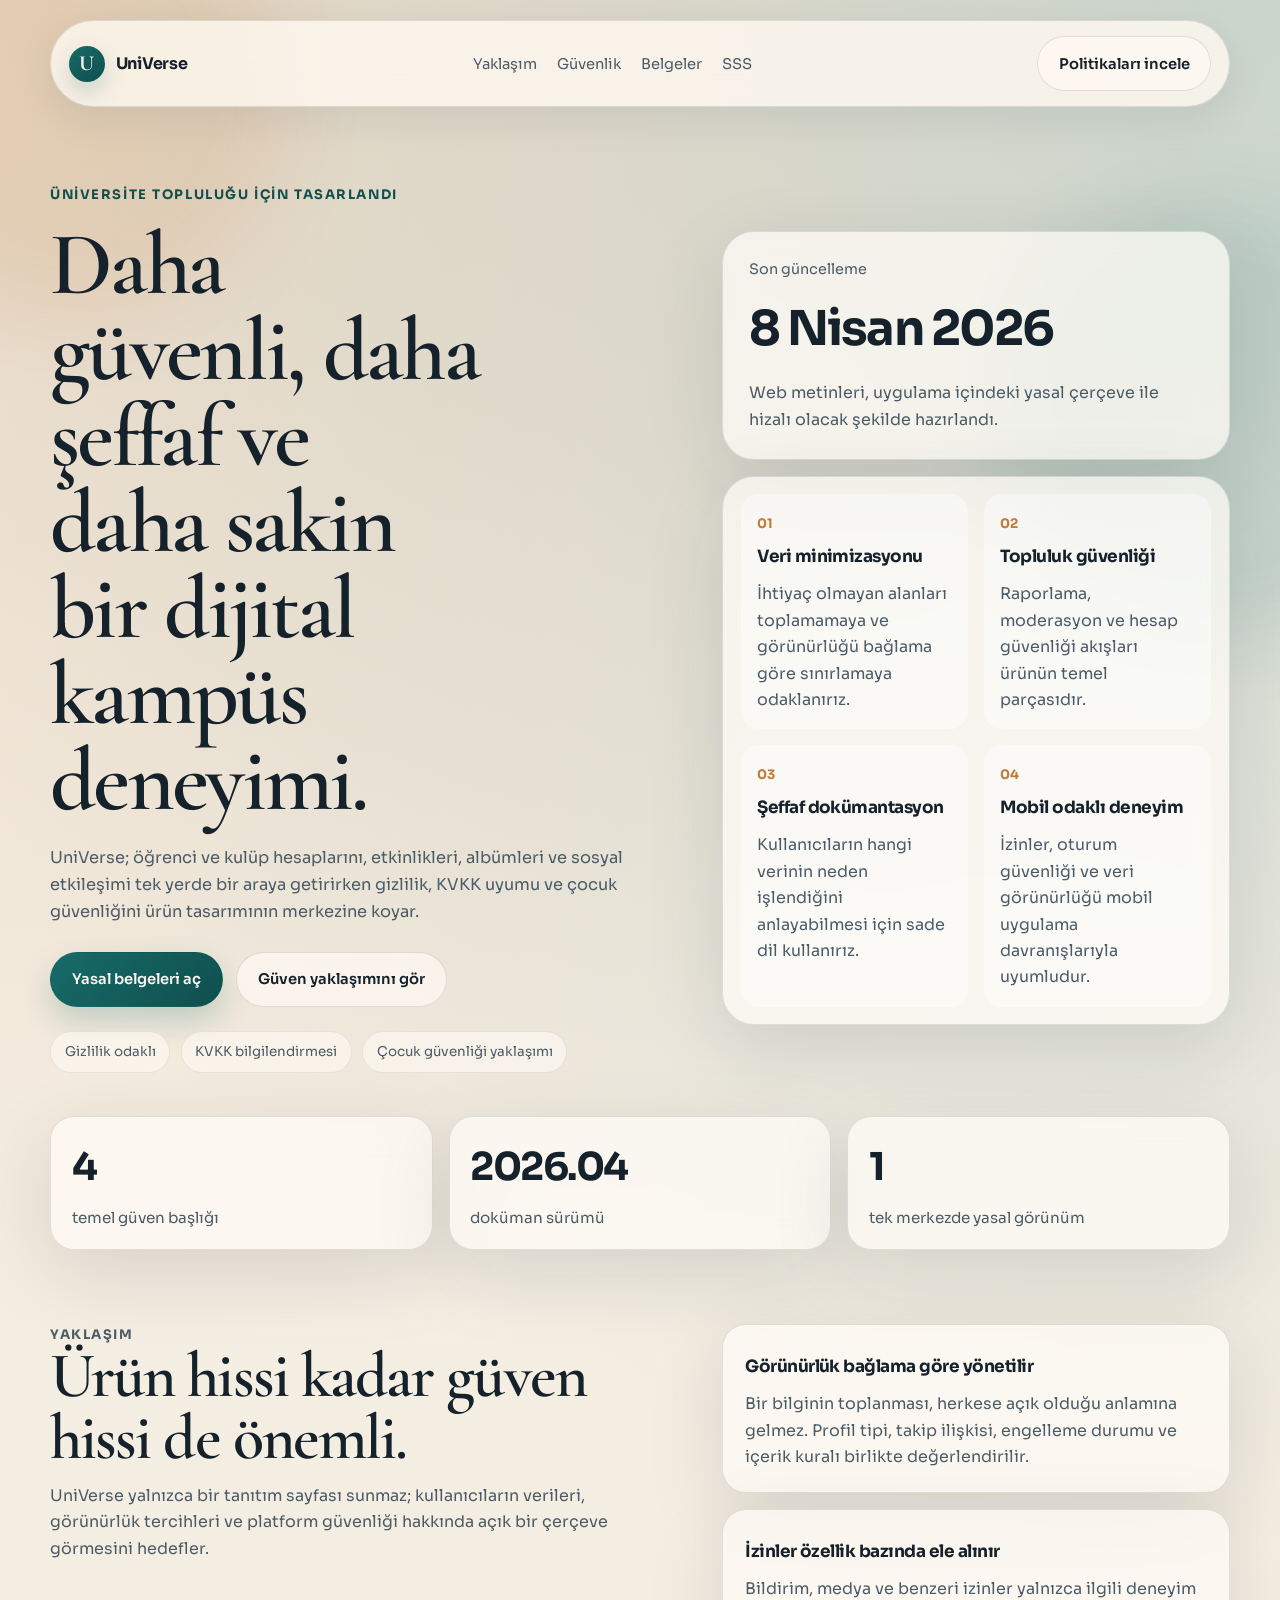
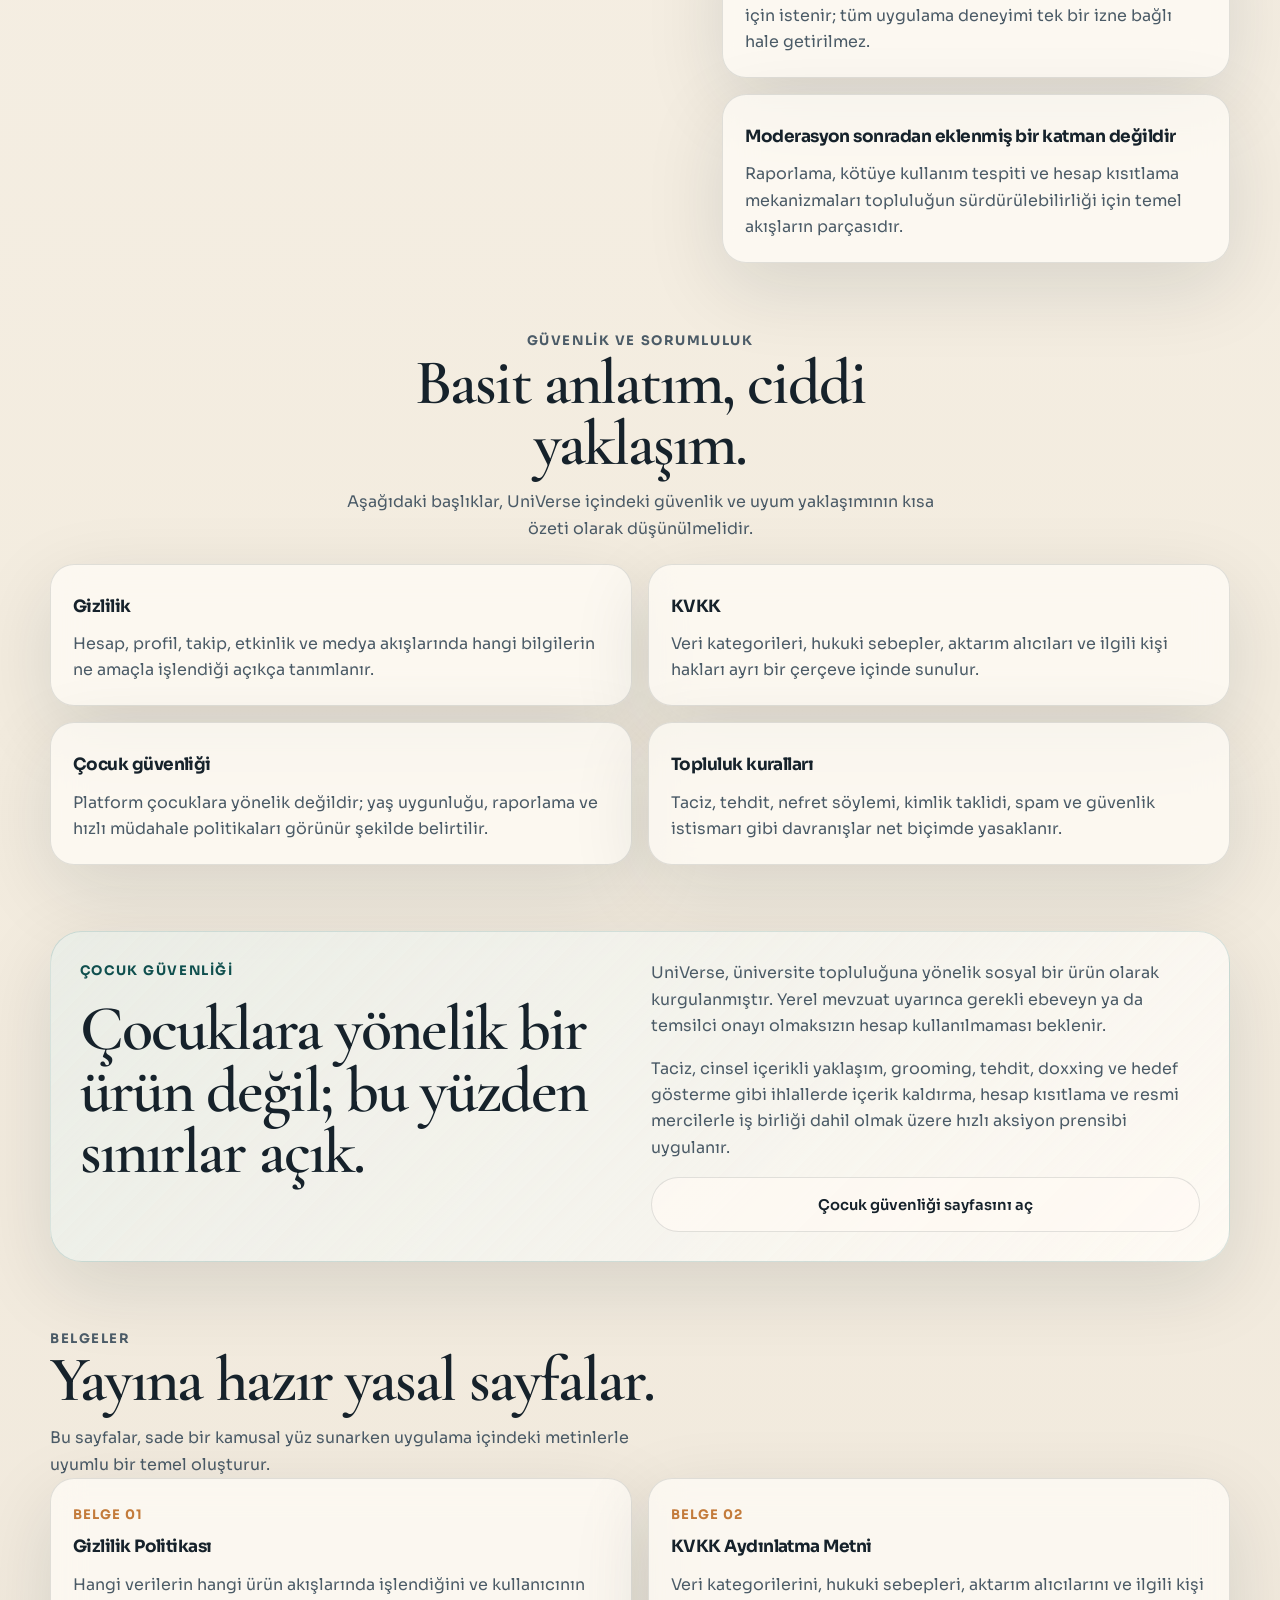
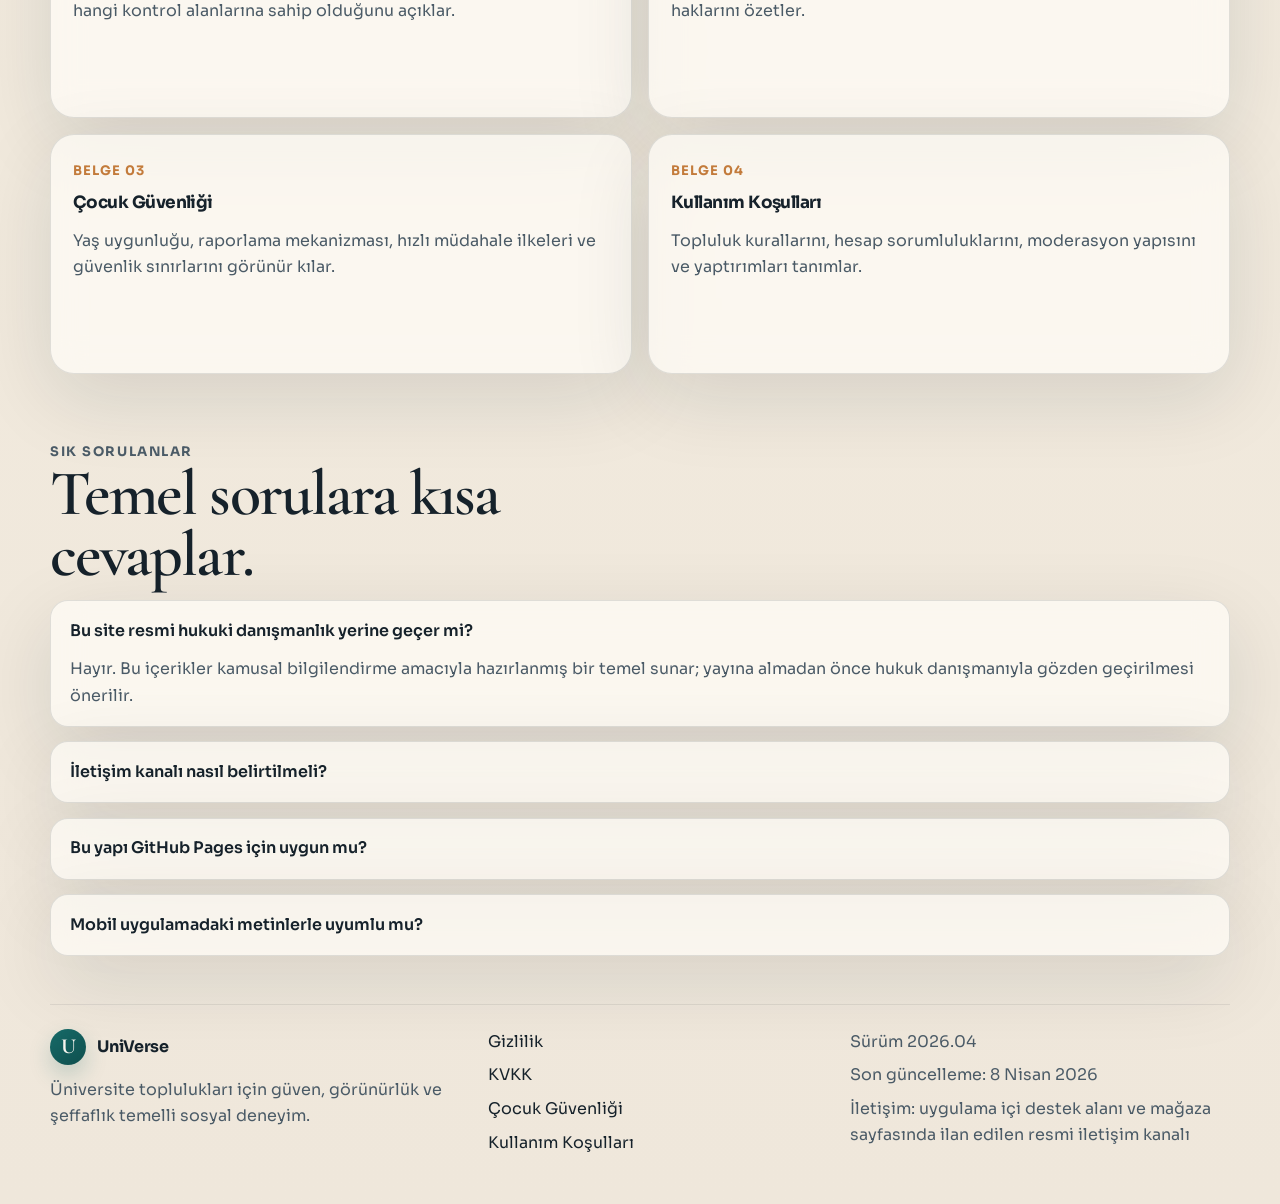
==== index.html @ 344d4cbc "Add files via upload" ====
<!DOCTYPE html>
<html lang="tr">
  <head>
    <meta charset="UTF-8" />
    <meta name="viewport" content="width=device-width, initial-scale=1.0" />
    <title>UniVerse | Güvenli ve Şeffaf Üniversite Topluluğu</title>
    <meta
      name="description"
      content="UniVerse için modern, sade ve güven odaklı tanıtım sitesi. Gizlilik, KVKK, çocuk güvenliği ve kullanım ilkeleri tek yerde."
    />
    <link rel="preconnect" href="https://fonts.googleapis.com" />
    <link rel="preconnect" href="https://fonts.gstatic.com" crossorigin />
    <link
      href="https://fonts.googleapis.com/css2?family=Cormorant+Garamond:wght@500;600;700&family=Sora:wght@400;500;600;700&display=swap"
      rel="stylesheet"
    />
    <link rel="stylesheet" href="styles.css" />
    <script defer src="main.js"></script>
  </head>
  <body class="page-home">
    <div class="background-glow background-glow-left"></div>
    <div class="background-glow background-glow-right"></div>
    <div class="site-shell">
      <header class="topbar">
        <a class="brand" href="index.html" aria-label="UniVerse ana sayfa">
          <span class="brand-mark">U</span>
          <span class="brand-text">UniVerse</span>
        </a>
        <nav class="nav" aria-label="Ana gezinme">
          <a href="#neden">Yaklaşım</a>
          <a href="#guven">Güvenlik</a>
          <a href="#belgeler">Belgeler</a>
          <a href="#sss">SSS</a>
        </nav>
        <a class="button button-ghost" href="#belgeler">Politikaları incele</a>
      </header>

      <main>
        <section class="hero grid-two">
          <div class="hero-copy" data-reveal>
            <p class="eyebrow">Üniversite topluluğu için tasarlandı</p>
            <h1>Daha güvenli, daha şeffaf ve daha sakin bir dijital kampüs deneyimi.</h1>
            <p class="lead">
              UniVerse; öğrenci ve kulüp hesaplarını, etkinlikleri, albümleri ve sosyal etkileşimi tek yerde bir
              araya getirirken gizlilik, KVKK uyumu ve çocuk güvenliğini ürün tasarımının merkezine koyar.
            </p>
            <div class="hero-actions">
              <a class="button" href="#belgeler">Yasal belgeleri aç</a>
              <a class="button button-secondary" href="#guven">Güven yaklaşımını gör</a>
            </div>
            <ul class="hero-tags" aria-label="Öne çıkan başlıklar">
              <li>Gizlilik odaklı</li>
              <li>KVKK bilgilendirmesi</li>
              <li>Çocuk güvenliği yaklaşımı</li>
            </ul>
          </div>

          <div class="hero-panel" data-reveal>
            <div class="glass-card signal-card">
              <p class="signal-label">Son güncelleme</p>
              <p class="signal-value">8 Nisan 2026</p>
              <p class="signal-copy">Web metinleri, uygulama içindeki yasal çerçeve ile hizalı olacak şekilde hazırlandı.</p>
            </div>
            <div class="glass-card mini-grid">
              <article>
                <span>01</span>
                <h2>Veri minimizasyonu</h2>
                <p>İhtiyaç olmayan alanları toplamamaya ve görünürlüğü bağlama göre sınırlamaya odaklanırız.</p>
              </article>
              <article>
                <span>02</span>
                <h2>Topluluk güvenliği</h2>
                <p>Raporlama, moderasyon ve hesap güvenliği akışları ürünün temel parçasıdır.</p>
              </article>
              <article>
                <span>03</span>
                <h2>Şeffaf dokümantasyon</h2>
                <p>Kullanıcıların hangi verinin neden işlendiğini anlayabilmesi için sade dil kullanırız.</p>
              </article>
              <article>
                <span>04</span>
                <h2>Mobil odaklı deneyim</h2>
                <p>İzinler, oturum güvenliği ve veri görünürlüğü mobil uygulama davranışlarıyla uyumludur.</p>
              </article>
            </div>
          </div>
        </section>

        <section class="stats-row" data-reveal>
          <article class="stat-card">
            <p class="stat-value">4</p>
            <p class="stat-label">temel güven başlığı</p>
          </article>
          <article class="stat-card">
            <p class="stat-value">2026.04</p>
            <p class="stat-label">doküman sürümü</p>
          </article>
          <article class="stat-card">
            <p class="stat-value">1</p>
            <p class="stat-label">tek merkezde yasal görünüm</p>
          </article>
        </section>

        <section class="section grid-two" id="neden">
          <div class="section-heading" data-reveal>
            <p class="eyebrow">Yaklaşım</p>
            <h2>Ürün hissi kadar güven hissi de önemli.</h2>
            <p>
              UniVerse yalnızca bir tanıtım sayfası sunmaz; kullanıcıların verileri, görünürlük tercihleri ve
              platform güvenliği hakkında açık bir çerçeve görmesini hedefler.
            </p>
          </div>
          <div class="card-stack" data-reveal>
            <article class="feature-card">
              <h3>Görünürlük bağlama göre yönetilir</h3>
              <p>
                Bir bilginin toplanması, herkese açık olduğu anlamına gelmez. Profil tipi, takip ilişkisi,
                engelleme durumu ve içerik kuralı birlikte değerlendirilir.
              </p>
            </article>
            <article class="feature-card">
              <h3>İzinler özellik bazında ele alınır</h3>
              <p>
                Bildirim, medya ve benzeri izinler yalnızca ilgili deneyim için istenir; tüm uygulama deneyimi tek
                bir izne bağlı hale getirilmez.
              </p>
            </article>
            <article class="feature-card">
              <h3>Moderasyon sonradan eklenmiş bir katman değildir</h3>
              <p>
                Raporlama, kötüye kullanım tespiti ve hesap kısıtlama mekanizmaları topluluğun sürdürülebilirliği
                için temel akışların parçasıdır.
              </p>
            </article>
          </div>
        </section>

        <section class="section" id="guven">
          <div class="section-heading centered" data-reveal>
            <p class="eyebrow">Güvenlik ve sorumluluk</p>
            <h2>Basit anlatım, ciddi yaklaşım.</h2>
            <p>
              Aşağıdaki başlıklar, UniVerse içindeki güvenlik ve uyum yaklaşımının kısa özeti olarak düşünülmelidir.
            </p>
          </div>

          <div class="feature-grid">
            <article class="feature-panel" data-reveal>
              <h3>Gizlilik</h3>
              <p>Hesap, profil, takip, etkinlik ve medya akışlarında hangi bilgilerin ne amaçla işlendiği açıkça tanımlanır.</p>
            </article>
            <article class="feature-panel" data-reveal>
              <h3>KVKK</h3>
              <p>Veri kategorileri, hukuki sebepler, aktarım alıcıları ve ilgili kişi hakları ayrı bir çerçeve içinde sunulur.</p>
            </article>
            <article class="feature-panel" data-reveal>
              <h3>Çocuk güvenliği</h3>
              <p>Platform çocuklara yönelik değildir; yaş uygunluğu, raporlama ve hızlı müdahale politikaları görünür şekilde belirtilir.</p>
            </article>
            <article class="feature-panel" data-reveal>
              <h3>Topluluk kuralları</h3>
              <p>Taciz, tehdit, nefret söylemi, kimlik taklidi, spam ve güvenlik istismarı gibi davranışlar net biçimde yasaklanır.</p>
            </article>
          </div>
        </section>

        <section class="section spotlight" data-reveal>
          <div>
            <p class="eyebrow">Çocuk güvenliği</p>
            <h2>Çocuklara yönelik bir ürün değil; bu yüzden sınırlar açık.</h2>
          </div>
          <div class="spotlight-copy">
            <p>
              UniVerse, üniversite topluluğuna yönelik sosyal bir ürün olarak kurgulanmıştır. Yerel mevzuat
              uyarınca gerekli ebeveyn ya da temsilci onayı olmaksızın hesap kullanılmaması beklenir.
            </p>
            <p>
              Taciz, cinsel içerikli yaklaşım, grooming, tehdit, doxxing ve hedef gösterme gibi ihlallerde içerik
              kaldırma, hesap kısıtlama ve resmi mercilerle iş birliği dahil olmak üzere hızlı aksiyon prensibi
              uygulanır.
            </p>
            <a class="button button-secondary" href="cocuk-guvenligi.html">Çocuk güvenliği sayfasını aç</a>
          </div>
        </section>

        <section class="section" id="belgeler">
          <div class="section-heading" data-reveal>
            <p class="eyebrow">Belgeler</p>
            <h2>Yayına hazır yasal sayfalar.</h2>
            <p>Bu sayfalar, sade bir kamusal yüz sunarken uygulama içindeki metinlerle uyumlu bir temel oluşturur.</p>
          </div>

          <div class="document-grid">
            <a class="document-card" href="gizlilik.html" data-reveal>
              <span class="document-kicker">Belge 01</span>
              <h3>Gizlilik Politikası</h3>
              <p>Hangi verilerin hangi ürün akışlarında işlendiğini ve kullanıcının hangi kontrol alanlarına sahip olduğunu açıklar.</p>
            </a>
            <a class="document-card" href="kvkk.html" data-reveal>
              <span class="document-kicker">Belge 02</span>
              <h3>KVKK Aydınlatma Metni</h3>
              <p>Veri kategorilerini, hukuki sebepleri, aktarım alıcılarını ve ilgili kişi haklarını özetler.</p>
            </a>
            <a class="document-card" href="cocuk-guvenligi.html" data-reveal>
              <span class="document-kicker">Belge 03</span>
              <h3>Çocuk Güvenliği</h3>
              <p>Yaş uygunluğu, raporlama mekanizması, hızlı müdahale ilkeleri ve güvenlik sınırlarını görünür kılar.</p>
            </a>
            <a class="document-card" href="kullanim-kosullari.html" data-reveal>
              <span class="document-kicker">Belge 04</span>
              <h3>Kullanım Koşulları</h3>
              <p>Topluluk kurallarını, hesap sorumluluklarını, moderasyon yapısını ve yaptırımları tanımlar.</p>
            </a>
          </div>
        </section>

        <section class="section faq-section" id="sss">
          <div class="section-heading" data-reveal>
            <p class="eyebrow">Sık sorulanlar</p>
            <h2>Temel sorulara kısa cevaplar.</h2>
          </div>
          <div class="faq-list" data-reveal>
            <details open>
              <summary>Bu site resmi hukuki danışmanlık yerine geçer mi?</summary>
              <p>Hayır. Bu içerikler kamusal bilgilendirme amacıyla hazırlanmış bir temel sunar; yayına almadan önce hukuk danışmanıyla gözden geçirilmesi önerilir.</p>
            </details>
            <details>
              <summary>İletişim kanalı nasıl belirtilmeli?</summary>
              <p>Uygulama içi destek alanı ve uygulama mağazası sayfasında ilan edilen resmi iletişim kanalı esas alınmalıdır. Yayın öncesi burada net bir destek e-postası paylaşman iyi olur.</p>
            </details>
            <details>
              <summary>Bu yapı GitHub Pages için uygun mu?</summary>
              <p>Evet. Dosyalar tamamen statiktir; doğrudan GitHub Pages, Cloudflare Pages veya Netlify üzerinde yayınlanabilir.</p>
            </details>
            <details>
              <summary>Mobil uygulamadaki metinlerle uyumlu mu?</summary>
              <p>Evet. İçerik, uygulamadaki mevcut gizlilik, KVKK ve kullanım koşulları metinlerinden türetilmiş daha okunabilir bir web yüzeyi sunar.</p>
            </details>
          </div>
        </section>
      </main>

      <footer class="footer">
        <div>
          <a class="brand brand-footer" href="index.html">
            <span class="brand-mark">U</span>
            <span class="brand-text">UniVerse</span>
          </a>
          <p>Üniversite toplulukları için güven, görünürlük ve şeffaflık temelli sosyal deneyim.</p>
        </div>
        <div class="footer-links">
          <a href="gizlilik.html">Gizlilik</a>
          <a href="kvkk.html">KVKK</a>
          <a href="cocuk-guvenligi.html">Çocuk Güvenliği</a>
          <a href="kullanim-kosullari.html">Kullanım Koşulları</a>
        </div>
        <div class="footer-note">
          <p>Sürüm 2026.04</p>
          <p>Son güncelleme: 8 Nisan 2026</p>
          <p>İletişim: uygulama içi destek alanı ve mağaza sayfasında ilan edilen resmi iletişim kanalı</p>
        </div>
      </footer>
    </div>
  </body>
</html>
---- styles.css ----
:root {
  --bg: #f5efe6;
  --bg-soft: rgba(255, 250, 244, 0.76);
  --surface: rgba(255, 252, 247, 0.72);
  --surface-strong: #fffaf3;
  --line: rgba(22, 34, 43, 0.12);
  --text: #16222b;
  --muted: #4b5b67;
  --accent: #176b69;
  --accent-strong: #0f4f4e;
  --highlight: #c37b3b;
  --shadow: 0 24px 80px rgba(18, 31, 39, 0.12);
  --radius-xl: 32px;
  --radius-lg: 24px;
  --radius-md: 18px;
  --max-width: 1180px;
}

*,
*::before,
*::after {
  box-sizing: border-box;
}

html {
  scroll-behavior: smooth;
}

body {
  margin: 0;
  min-height: 100vh;
  background:
    radial-gradient(circle at top left, rgba(195, 123, 59, 0.18), transparent 30%),
    radial-gradient(circle at top right, rgba(23, 107, 105, 0.2), transparent 34%),
    linear-gradient(180deg, #f7f1e8 0%, #f3ecdf 52%, #efe7db 100%);
  color: var(--text);
  font-family: "Sora", sans-serif;
  line-height: 1.65;
}

a {
  color: inherit;
  text-decoration: none;
}

img {
  max-width: 100%;
  display: block;
}

.background-glow {
  position: fixed;
  inset: auto;
  width: 28rem;
  height: 28rem;
  border-radius: 50%;
  pointer-events: none;
  filter: blur(40px);
  opacity: 0.6;
  z-index: 0;
}

.background-glow-left {
  top: -8rem;
  left: -10rem;
  background: rgba(195, 123, 59, 0.22);
}

.background-glow-right {
  top: 12rem;
  right: -10rem;
  background: rgba(23, 107, 105, 0.18);
}

.site-shell {
  position: relative;
  z-index: 1;
  width: min(calc(100% - 2rem), var(--max-width));
  margin: 0 auto;
  padding: 1.25rem 0 3rem;
}

.topbar {
  position: sticky;
  top: 1rem;
  z-index: 20;
  display: flex;
  align-items: center;
  justify-content: space-between;
  gap: 1rem;
  padding: 0.95rem 1.1rem;
  margin-bottom: 1.8rem;
  border: 1px solid var(--line);
  border-radius: 999px;
  background: rgba(255, 249, 241, 0.8);
  backdrop-filter: blur(18px);
  box-shadow: 0 12px 40px rgba(18, 31, 39, 0.08);
}

.brand {
  display: inline-flex;
  align-items: center;
  gap: 0.7rem;
  font-weight: 700;
  letter-spacing: -0.02em;
}

.brand-mark {
  display: inline-grid;
  place-items: center;
  width: 2.25rem;
  height: 2.25rem;
  border-radius: 50%;
  background: linear-gradient(145deg, var(--accent), var(--accent-strong));
  color: #f7f4ee;
  font-family: "Cormorant Garamond", serif;
  font-size: 1.35rem;
  box-shadow: 0 10px 22px rgba(23, 107, 105, 0.22);
}

.brand-text {
  font-size: 1rem;
}

.nav {
  display: inline-flex;
  align-items: center;
  justify-content: center;
  gap: 1.25rem;
  color: var(--muted);
  font-size: 0.92rem;
}

.nav a {
  position: relative;
}

.nav a::after {
  content: "";
  position: absolute;
  left: 0;
  bottom: -0.28rem;
  width: 100%;
  height: 1px;
  background: currentColor;
  transform: scaleX(0);
  transform-origin: right;
  transition: transform 180ms ease;
}

.nav a:hover::after,
.nav a:focus-visible::after {
  transform: scaleX(1);
  transform-origin: left;
}

.button {
  display: inline-flex;
  align-items: center;
  justify-content: center;
  gap: 0.5rem;
  padding: 0.9rem 1.3rem;
  border: 1px solid transparent;
  border-radius: 999px;
  background: linear-gradient(135deg, var(--accent), var(--accent-strong));
  color: #fbf7ef;
  font-size: 0.92rem;
  font-weight: 600;
  transition:
    transform 180ms ease,
    box-shadow 180ms ease,
    background 180ms ease;
  box-shadow: 0 14px 30px rgba(23, 107, 105, 0.22);
}

.button:hover,
.button:focus-visible {
  transform: translateY(-1px);
  box-shadow: 0 18px 34px rgba(23, 107, 105, 0.28);
}

.button-secondary,
.button-ghost {
  background: rgba(255, 250, 244, 0.7);
  color: var(--text);
  border-color: var(--line);
  box-shadow: none;
}

.grid-two {
  display: grid;
  grid-template-columns: minmax(0, 1.15fr) minmax(0, 0.9fr);
  gap: 1.5rem;
}

.hero {
  padding: 3rem 0 1.2rem;
  align-items: center;
}

.hero-copy h1,
.policy-hero h1,
.section-heading h2,
.spotlight h2 {
  margin: 0;
  font-family: "Cormorant Garamond", serif;
  font-weight: 600;
  letter-spacing: -0.03em;
  line-height: 0.96;
}

.hero-copy h1 {
  font-size: clamp(3.4rem, 7vw, 6.4rem);
  max-width: 10ch;
}

.lead {
  max-width: 62ch;
  margin: 1.35rem 0 0;
  color: var(--muted);
  font-size: 1.02rem;
}

.eyebrow {
  margin: 0 0 1rem;
  color: var(--accent-strong);
  font-size: 0.82rem;
  font-weight: 700;
  letter-spacing: 0.12em;
  text-transform: uppercase;
}

.hero-actions {
  display: flex;
  flex-wrap: wrap;
  gap: 0.85rem;
  margin: 1.6rem 0 1.5rem;
}

.hero-tags {
  display: flex;
  flex-wrap: wrap;
  gap: 0.65rem;
  padding: 0;
  margin: 0;
  list-style: none;
}

.hero-tags li,
.policy-meta span {
  padding: 0.55rem 0.85rem;
  border: 1px solid rgba(22, 34, 43, 0.08);
  border-radius: 999px;
  background: rgba(255, 250, 244, 0.6);
  color: var(--muted);
  font-size: 0.84rem;
}

.hero-panel {
  display: grid;
  gap: 1rem;
}

.glass-card,
.feature-card,
.feature-panel,
.document-card,
.stat-card,
.policy-card,
.legal-note,
.faq-list details {
  border: 1px solid var(--line);
  background: var(--surface);
  backdrop-filter: blur(16px);
  box-shadow: var(--shadow);
}

.signal-card {
  padding: 1.6rem;
  border-radius: var(--radius-xl);
}

.signal-label {
  margin: 0;
  color: var(--muted);
  font-size: 0.9rem;
}

.signal-value {
  margin: 0.45rem 0 0;
  font-size: clamp(2rem, 4vw, 3rem);
  font-weight: 700;
  letter-spacing: -0.04em;
}

.signal-copy {
  margin: 0.75rem 0 0;
  color: var(--muted);
}

.mini-grid {
  display: grid;
  grid-template-columns: repeat(2, minmax(0, 1fr));
  gap: 1rem;
  padding: 1.1rem;
  border-radius: var(--radius-xl);
}

.mini-grid article {
  padding: 1rem;
  border-radius: var(--radius-md);
  background: rgba(255, 255, 255, 0.38);
}

.mini-grid span {
  color: var(--highlight);
  font-size: 0.82rem;
  font-weight: 700;
}

.mini-grid h2,
.feature-card h3,
.feature-panel h3,
.document-card h3,
.policy-card h2 {
  margin: 0.4rem 0 0.65rem;
  font-size: 1.06rem;
  letter-spacing: -0.03em;
}

.mini-grid p,
.feature-card p,
.feature-panel p,
.document-card p,
.policy-card p,
.section-heading p,
.spotlight-copy p,
.footer p {
  margin: 0;
  color: var(--muted);
}

.stats-row {
  display: grid;
  grid-template-columns: repeat(3, minmax(0, 1fr));
  gap: 1rem;
  margin: 1.5rem 0 2.5rem;
}

.stat-card {
  padding: 1.2rem 1.3rem;
  border-radius: var(--radius-lg);
}

.stat-value {
  margin: 0;
  font-size: clamp(1.8rem, 3vw, 2.5rem);
  font-weight: 700;
  letter-spacing: -0.04em;
}

.stat-label {
  margin: 0.35rem 0 0;
  color: var(--muted);
  font-size: 0.95rem;
}

.section {
  padding: 2.1rem 0;
}

.section-heading {
  max-width: 38rem;
}

.section-heading h2,
.spotlight h2 {
  font-size: clamp(2.4rem, 5vw, 4.2rem);
  margin-bottom: 0.9rem;
}

.section-heading.centered {
  text-align: center;
  margin: 0 auto 1.35rem;
}

.card-stack,
.feature-grid,
.document-grid,
.policy-grid {
  display: grid;
  gap: 1rem;
}

.card-stack {
  align-content: start;
}

.feature-card,
.feature-panel,
.document-card,
.policy-card,
.legal-note {
  padding: 1.35rem;
  border-radius: var(--radius-lg);
}

.feature-grid,
.document-grid,
.policy-grid {
  grid-template-columns: repeat(2, minmax(0, 1fr));
}

.document-card {
  min-height: 15rem;
  transition:
    transform 180ms ease,
    border-color 180ms ease;
}

.document-card:hover,
.document-card:focus-visible {
  transform: translateY(-3px);
  border-color: rgba(23, 107, 105, 0.36);
}

.document-kicker {
  color: var(--highlight);
  font-size: 0.82rem;
  font-weight: 700;
  letter-spacing: 0.08em;
  text-transform: uppercase;
}

.spotlight {
  display: grid;
  grid-template-columns: minmax(0, 1fr) minmax(0, 1fr);
  gap: 1.4rem;
  align-items: start;
  padding: 1.8rem;
  margin: 2rem 0;
  border: 1px solid rgba(23, 107, 105, 0.16);
  border-radius: var(--radius-xl);
  background:
    linear-gradient(135deg, rgba(23, 107, 105, 0.08), rgba(255, 250, 244, 0.75)),
    rgba(255, 252, 247, 0.72);
  box-shadow: var(--shadow);
}

.spotlight-copy {
  display: grid;
  gap: 1rem;
}

.faq-section {
  padding-bottom: 3rem;
}

.faq-list {
  display: grid;
  gap: 0.9rem;
}

.faq-list details {
  padding: 1.05rem 1.2rem;
  border-radius: var(--radius-md);
}

.faq-list summary {
  cursor: pointer;
  font-weight: 600;
  list-style: none;
}

.faq-list summary::-webkit-details-marker {
  display: none;
}

.faq-list p {
  margin: 0.75rem 0 0;
  color: var(--muted);
}

.policy-layout {
  padding: 2rem 0 3rem;
}

.policy-hero {
  max-width: 54rem;
  margin-bottom: 1.8rem;
}

.policy-hero h1 {
  font-size: clamp(3rem, 6vw, 5.2rem);
  margin-bottom: 1rem;
}

.policy-meta {
  display: flex;
  flex-wrap: wrap;
  gap: 0.7rem;
  margin-top: 1.2rem;
}

.legal-note {
  margin-top: 1rem;
}

.footer {
  display: grid;
  grid-template-columns: 1.1fr 0.9fr 1fr;
  gap: 1.25rem;
  padding: 1.5rem 0 0;
  border-top: 1px solid rgba(22, 34, 43, 0.08);
}

.brand-footer {
  margin-bottom: 0.75rem;
}

.footer-links,
.footer-note {
  display: grid;
  gap: 0.45rem;
  align-content: start;
}

[data-reveal] {
  opacity: 0;
  transform: translateY(18px);
  transition:
    opacity 500ms ease,
    transform 500ms ease;
}

[data-reveal].is-visible {
  opacity: 1;
  transform: translateY(0);
}

@media (max-width: 980px) {
  .grid-two,
  .spotlight,
  .footer {
    grid-template-columns: 1fr;
  }

  .feature-grid,
  .document-grid,
  .policy-grid,
  .stats-row,
  .mini-grid {
    grid-template-columns: 1fr;
  }

  .hero-copy h1 {
    max-width: 12ch;
  }
}

@media (max-width: 760px) {
  .site-shell {
    width: min(calc(100% - 1.1rem), var(--max-width));
    padding-top: 0.6rem;
  }

  .topbar {
    position: static;
    flex-wrap: wrap;
    border-radius: 28px;
    padding: 1rem;
  }

  .nav {
    width: 100%;
    justify-content: flex-start;
    overflow-x: auto;
    padding-bottom: 0.2rem;
  }

  .button {
    width: 100%;
  }

  .hero {
    padding-top: 1.4rem;
  }

  .hero-copy h1,
  .policy-hero h1 {
    font-size: clamp(2.6rem, 14vw, 4rem);
  }

  .section-heading h2,
  .spotlight h2 {
    font-size: clamp(2.2rem, 12vw, 3.3rem);
  }
}
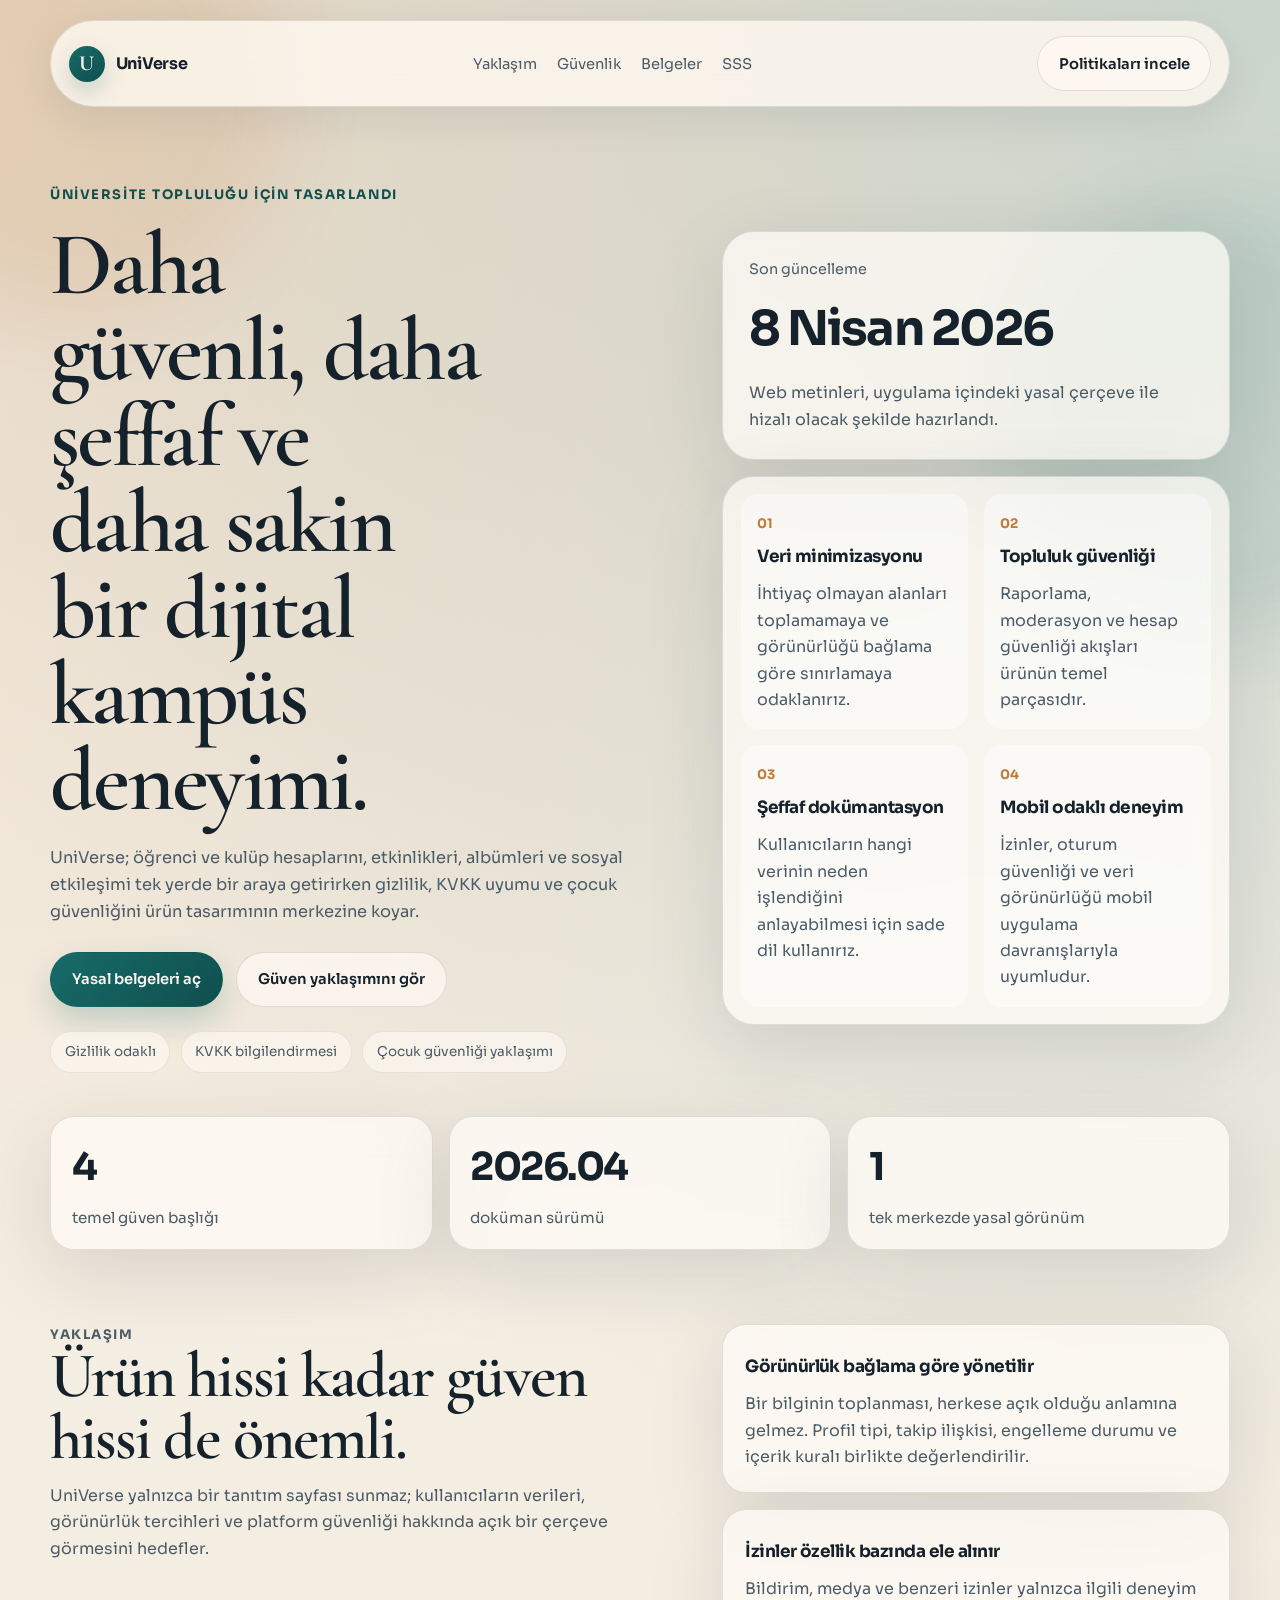
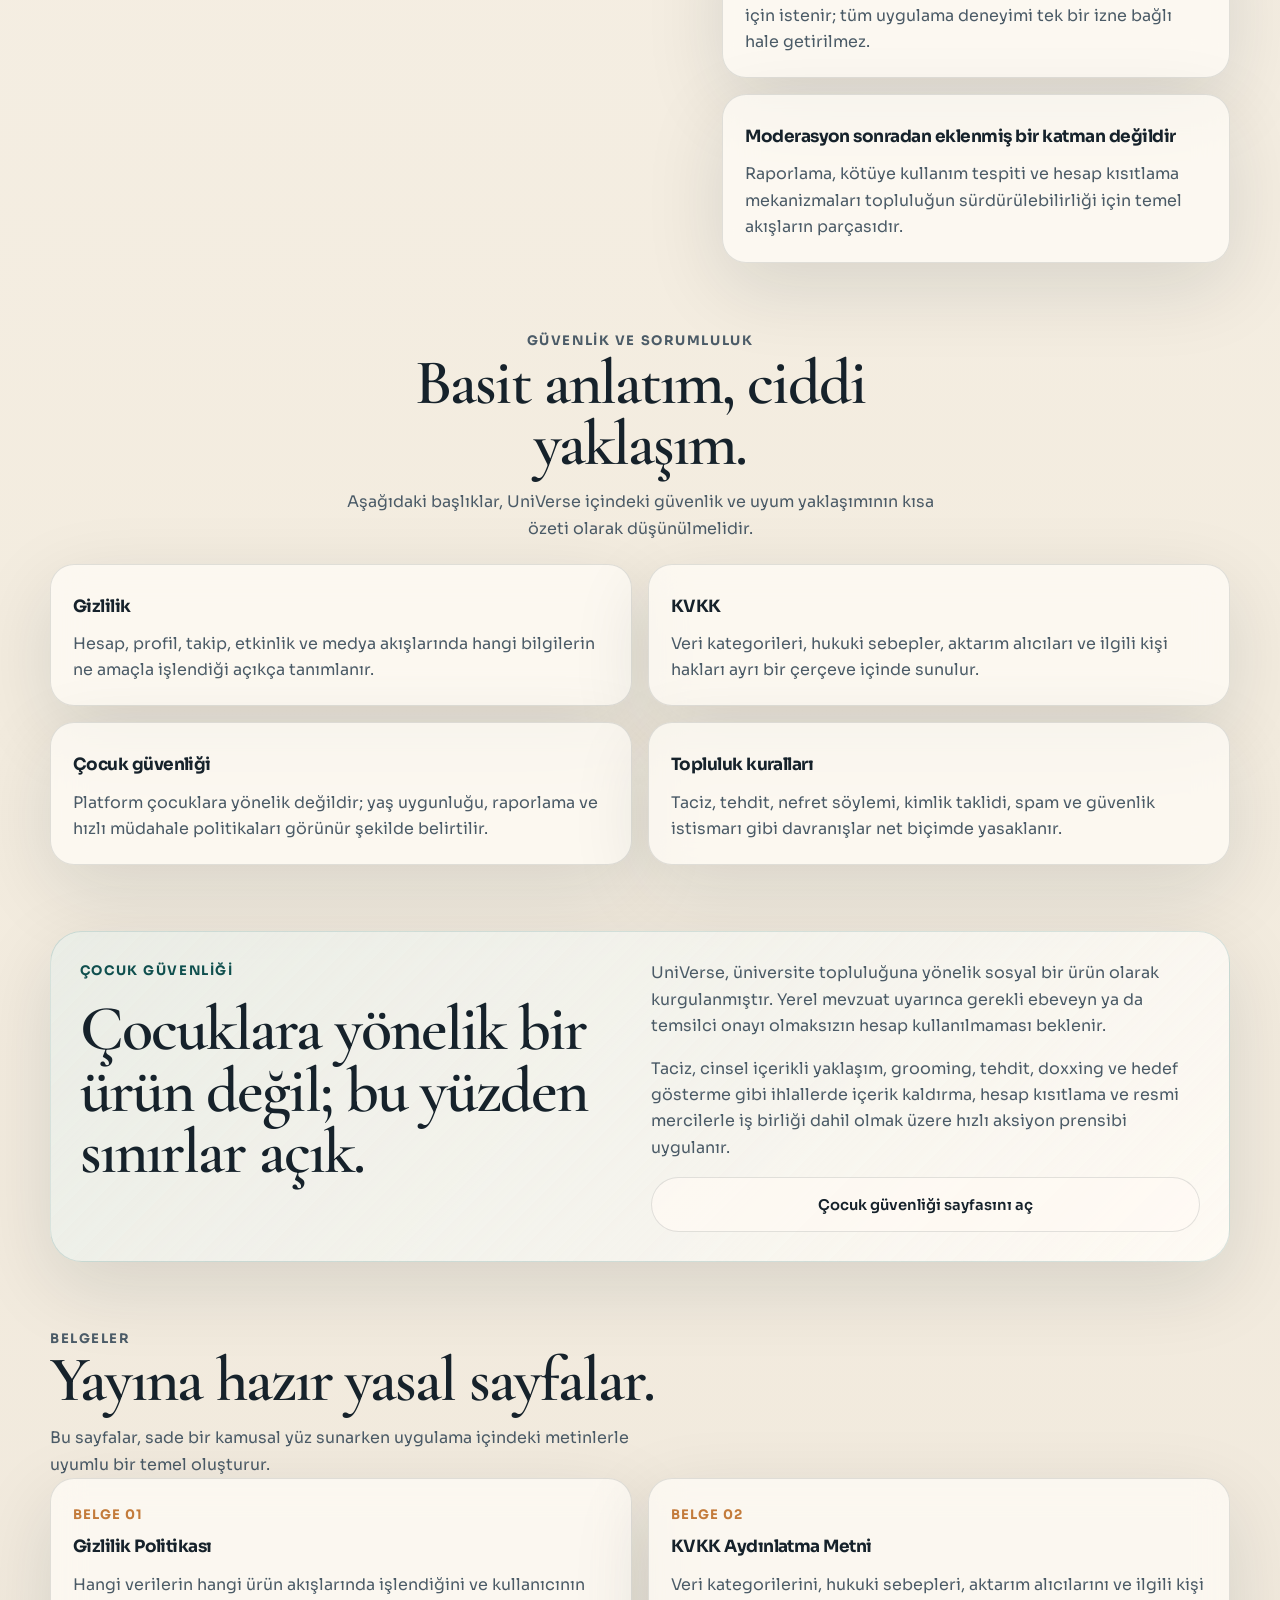
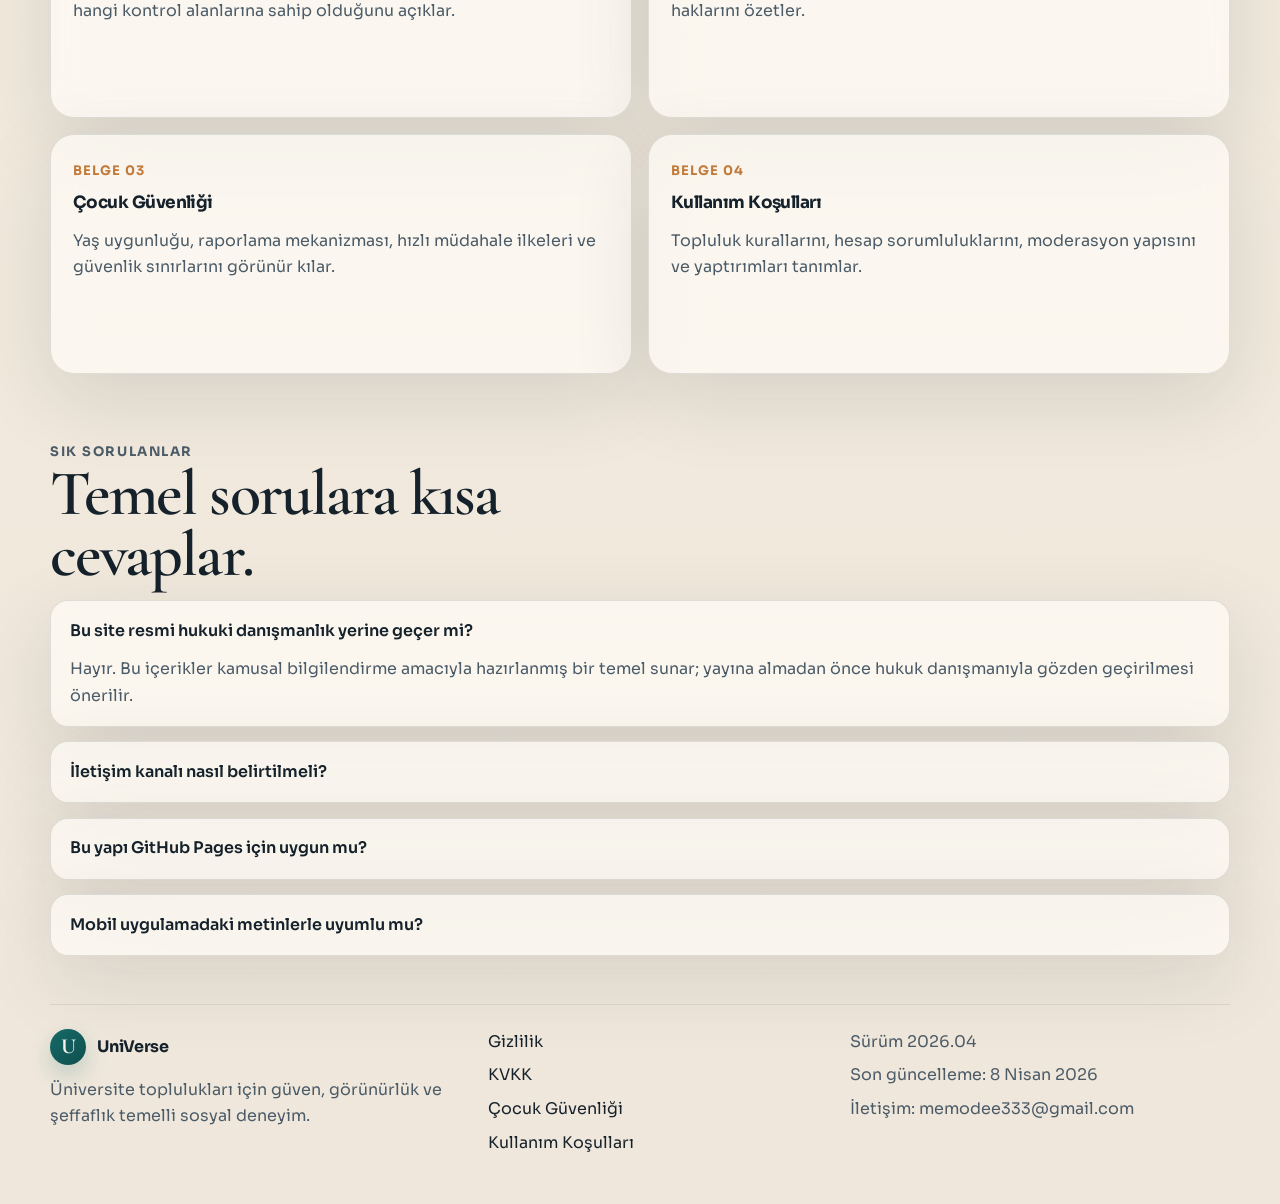
==== commit 009e0d5f: "Update contact email" ====
--- a/index.html
+++ b/index.html
@@ -226,7 +226,7 @@
             </details>
             <details>
               <summary>İletişim kanalı nasıl belirtilmeli?</summary>
-              <p>Uygulama içi destek alanı ve uygulama mağazası sayfasında ilan edilen resmi iletişim kanalı esas alınmalıdır. Yayın öncesi burada net bir destek e-postası paylaşman iyi olur.</p>
+              <p>Bu sitede resmi iletişim adresi olarak <a href="mailto:memodee333@gmail.com">memodee333@gmail.com</a> kullanılmaktadır.</p>
             </details>
             <details>
               <summary>Bu yapı GitHub Pages için uygun mu?</summary>
@@ -257,7 +257,7 @@
         <div class="footer-note">
           <p>Sürüm 2026.04</p>
           <p>Son güncelleme: 8 Nisan 2026</p>
-          <p>İletişim: uygulama içi destek alanı ve mağaza sayfasında ilan edilen resmi iletişim kanalı</p>
+          <p>İletişim: <a href="mailto:memodee333@gmail.com">memodee333@gmail.com</a></p>
         </div>
       </footer>
     </div>
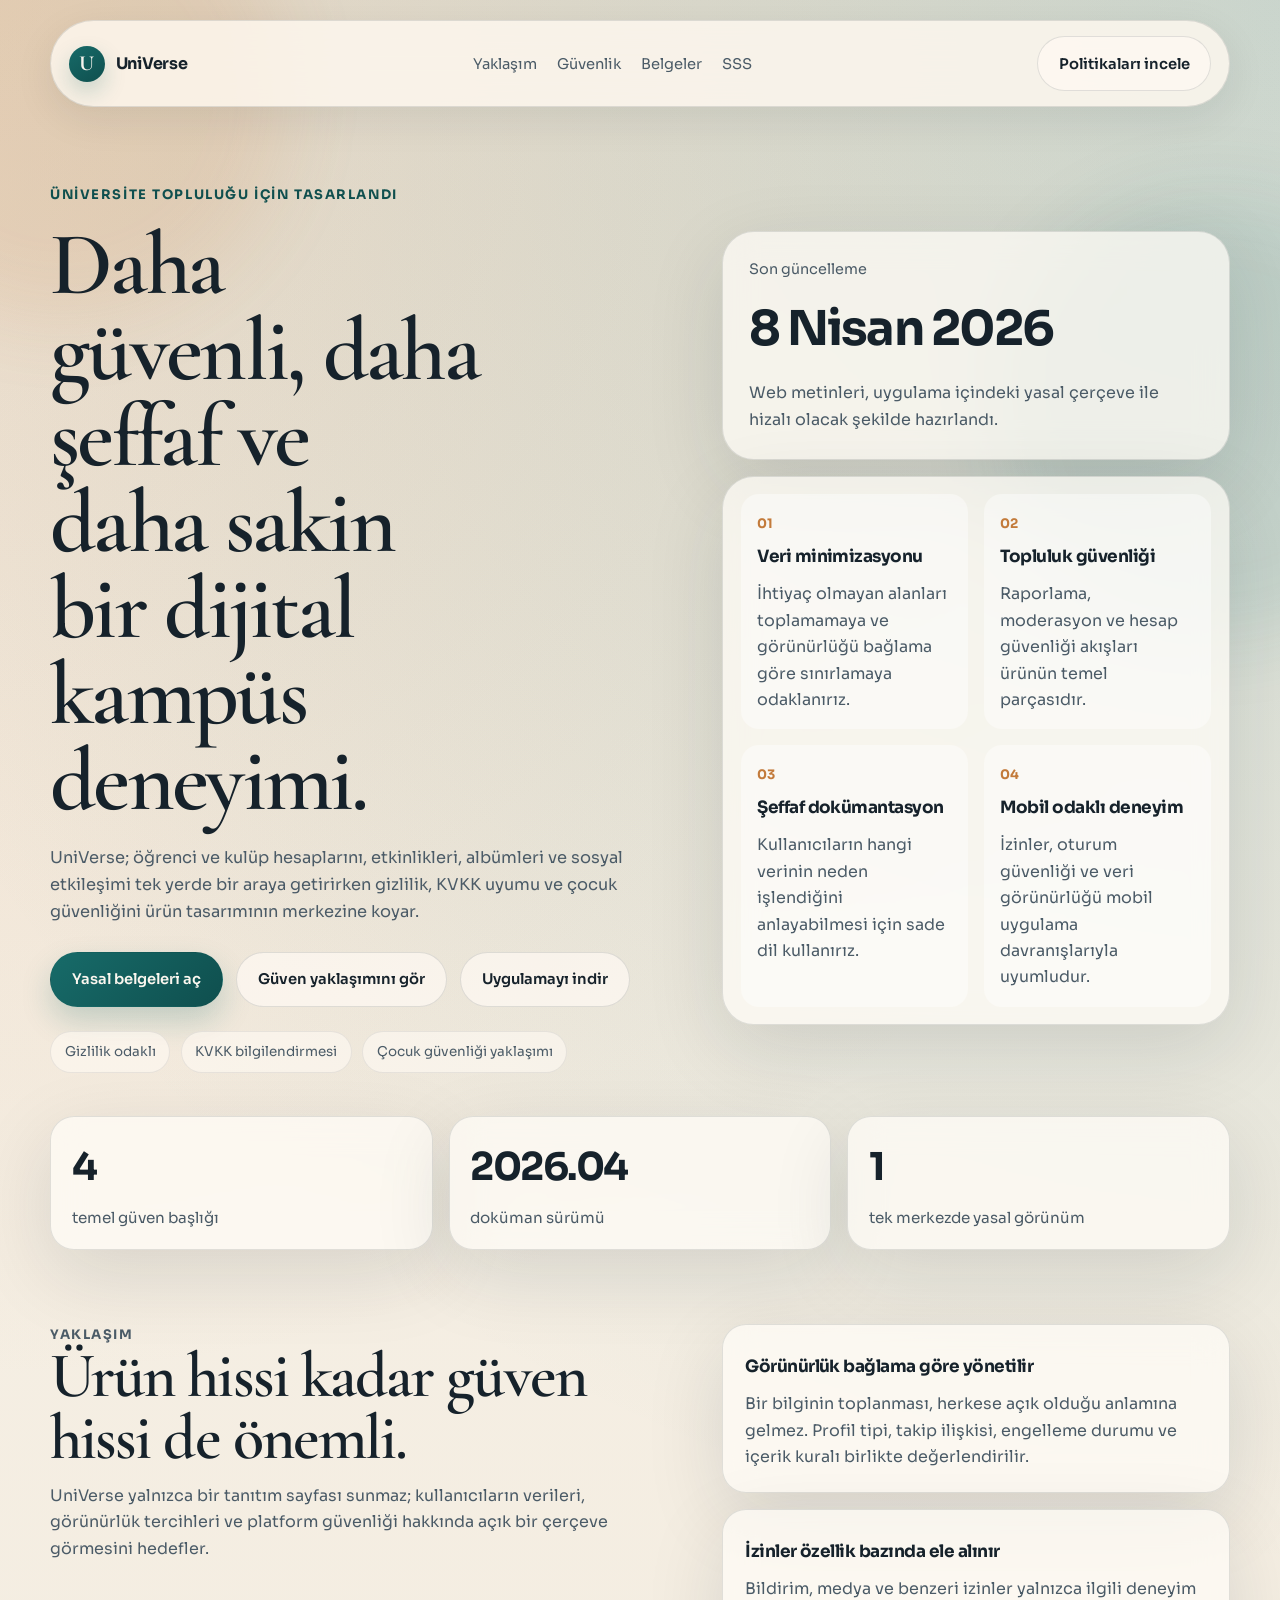
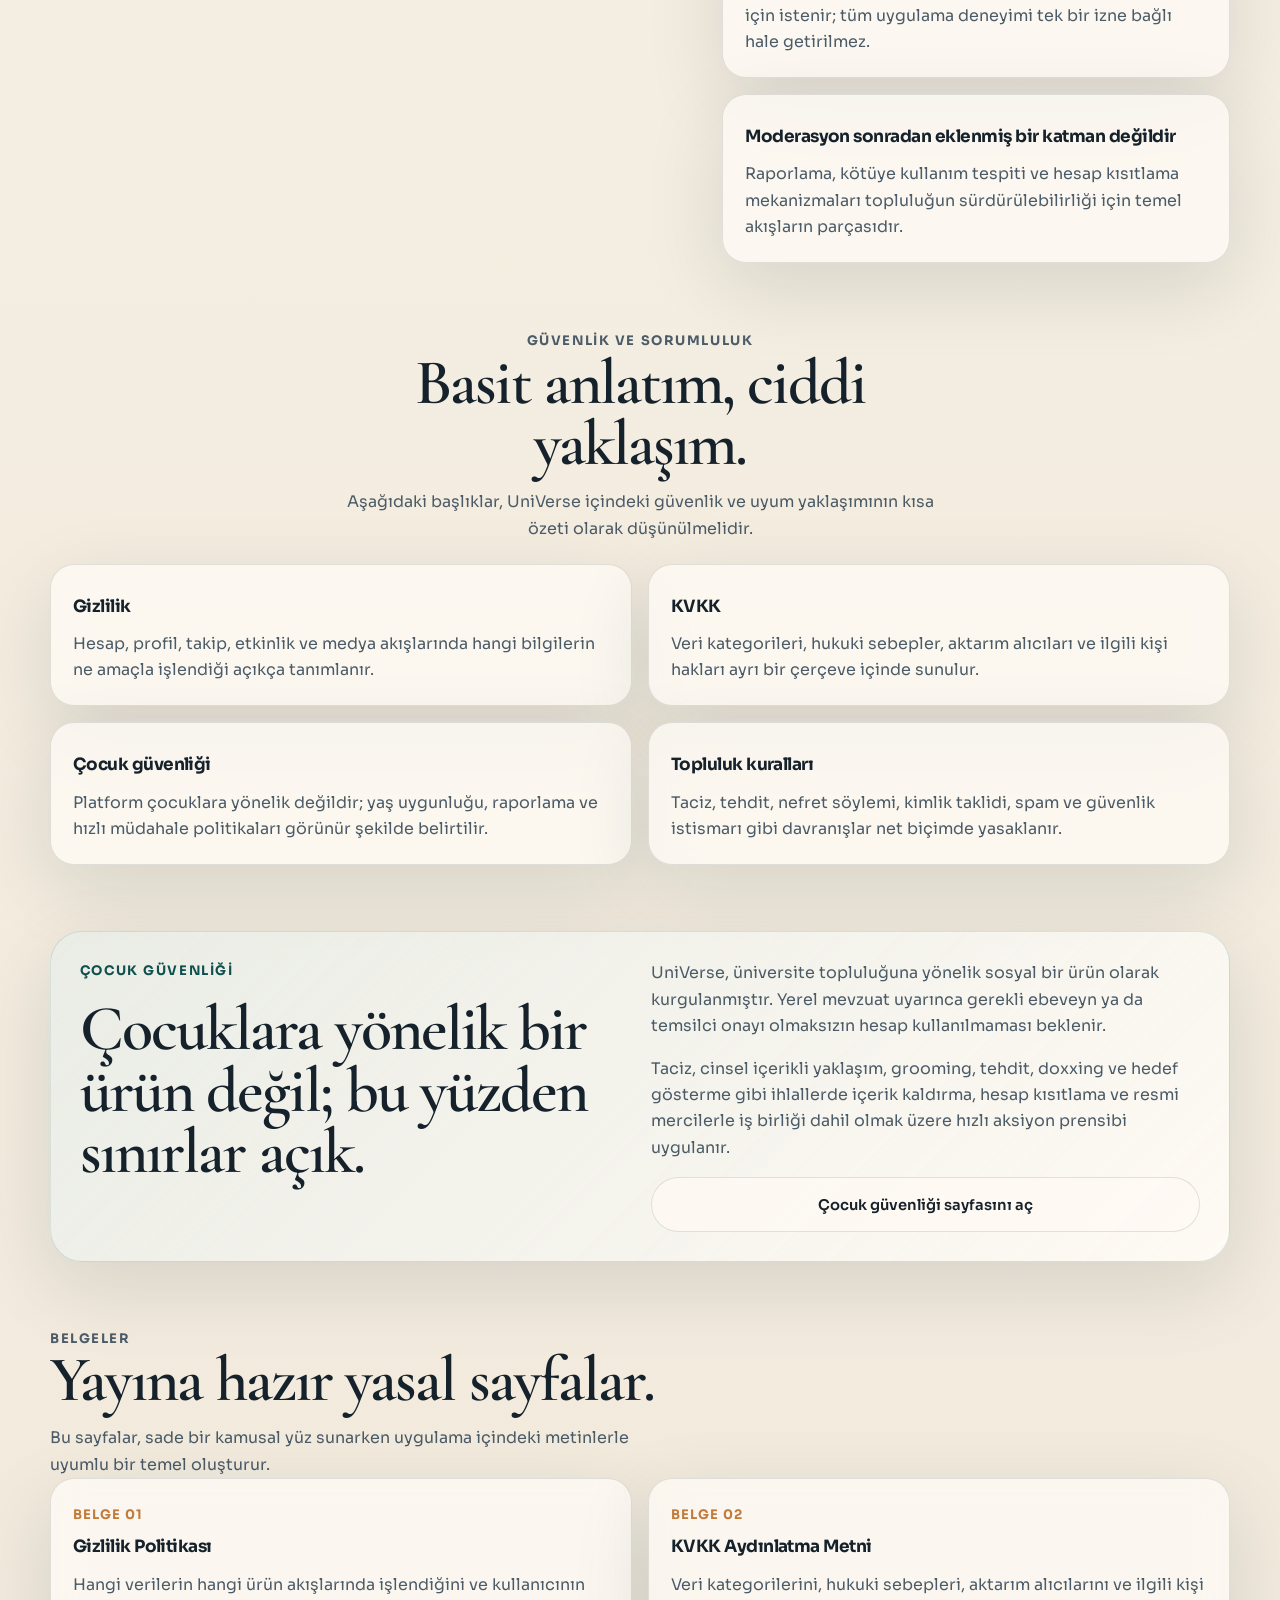
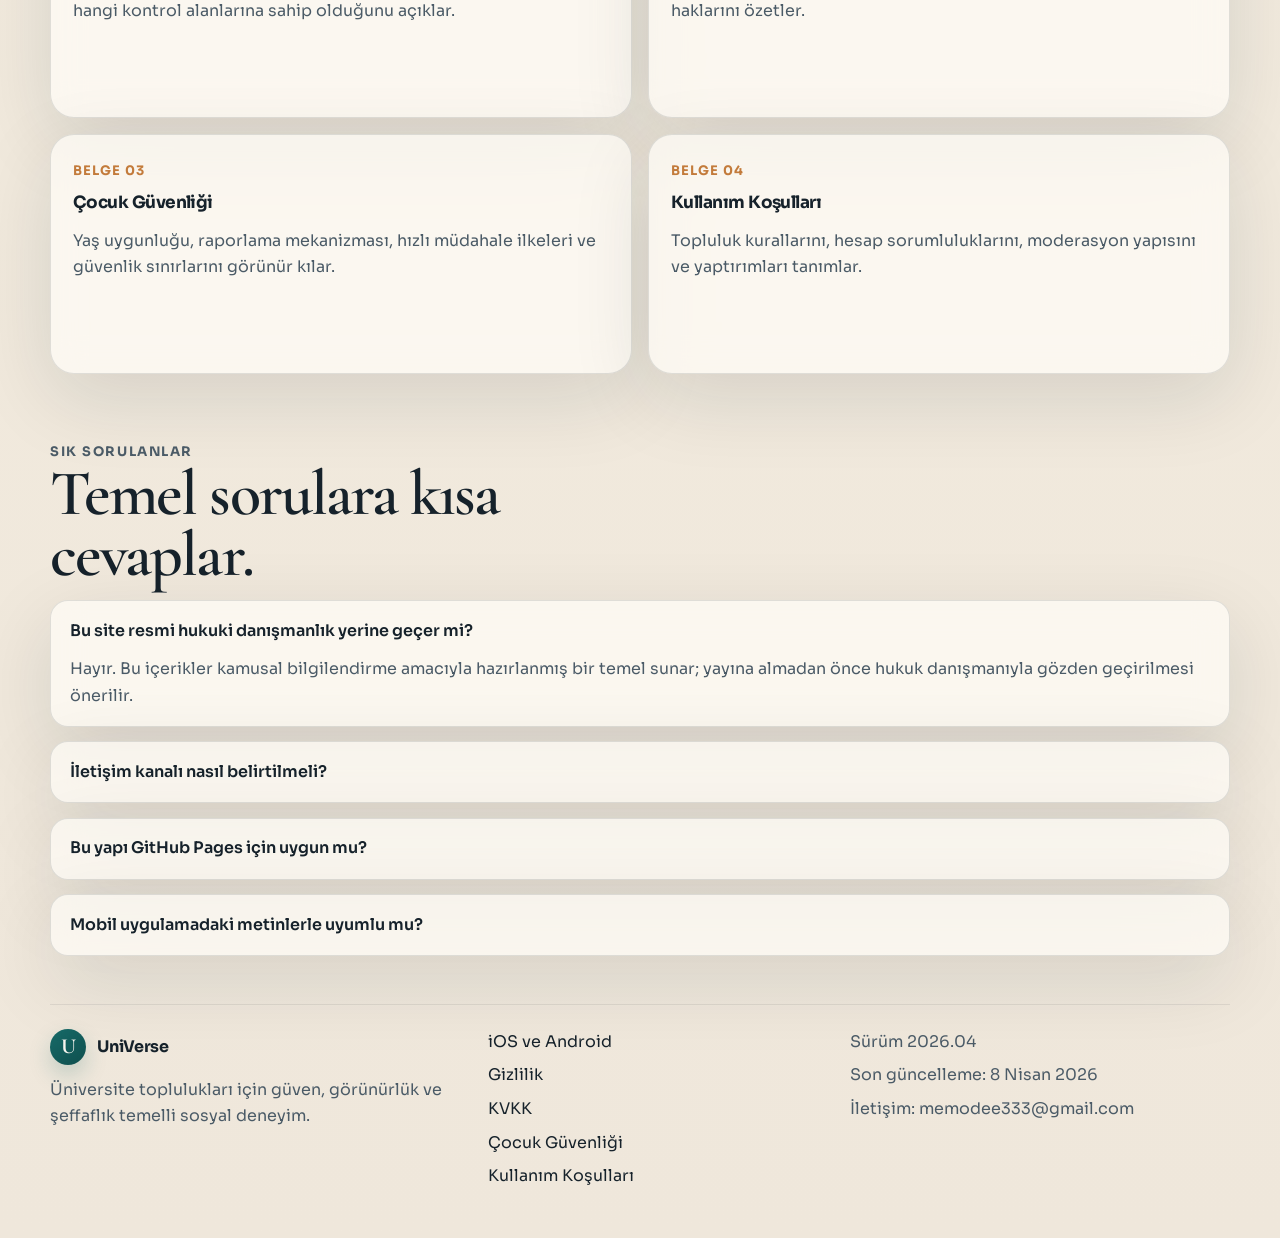
==== commit cd4c3326: "Add download landing page" ====
--- a/index.html
+++ b/index.html
@@ -47,6 +47,7 @@
             <div class="hero-actions">
               <a class="button" href="#belgeler">Yasal belgeleri aç</a>
               <a class="button button-secondary" href="#guven">Güven yaklaşımını gör</a>
+              <a class="button button-ghost" href="download/">Uygulamayı indir</a>
             </div>
             <ul class="hero-tags" aria-label="Öne çıkan başlıklar">
               <li>Gizlilik odaklı</li>
@@ -249,6 +250,7 @@
           <p>Üniversite toplulukları için güven, görünürlük ve şeffaflık temelli sosyal deneyim.</p>
         </div>
         <div class="footer-links">
+          <a href="download/">iOS ve Android</a>
           <a href="gizlilik.html">Gizlilik</a>
           <a href="kvkk.html">KVKK</a>
           <a href="cocuk-guvenligi.html">Çocuk Güvenliği</a>
